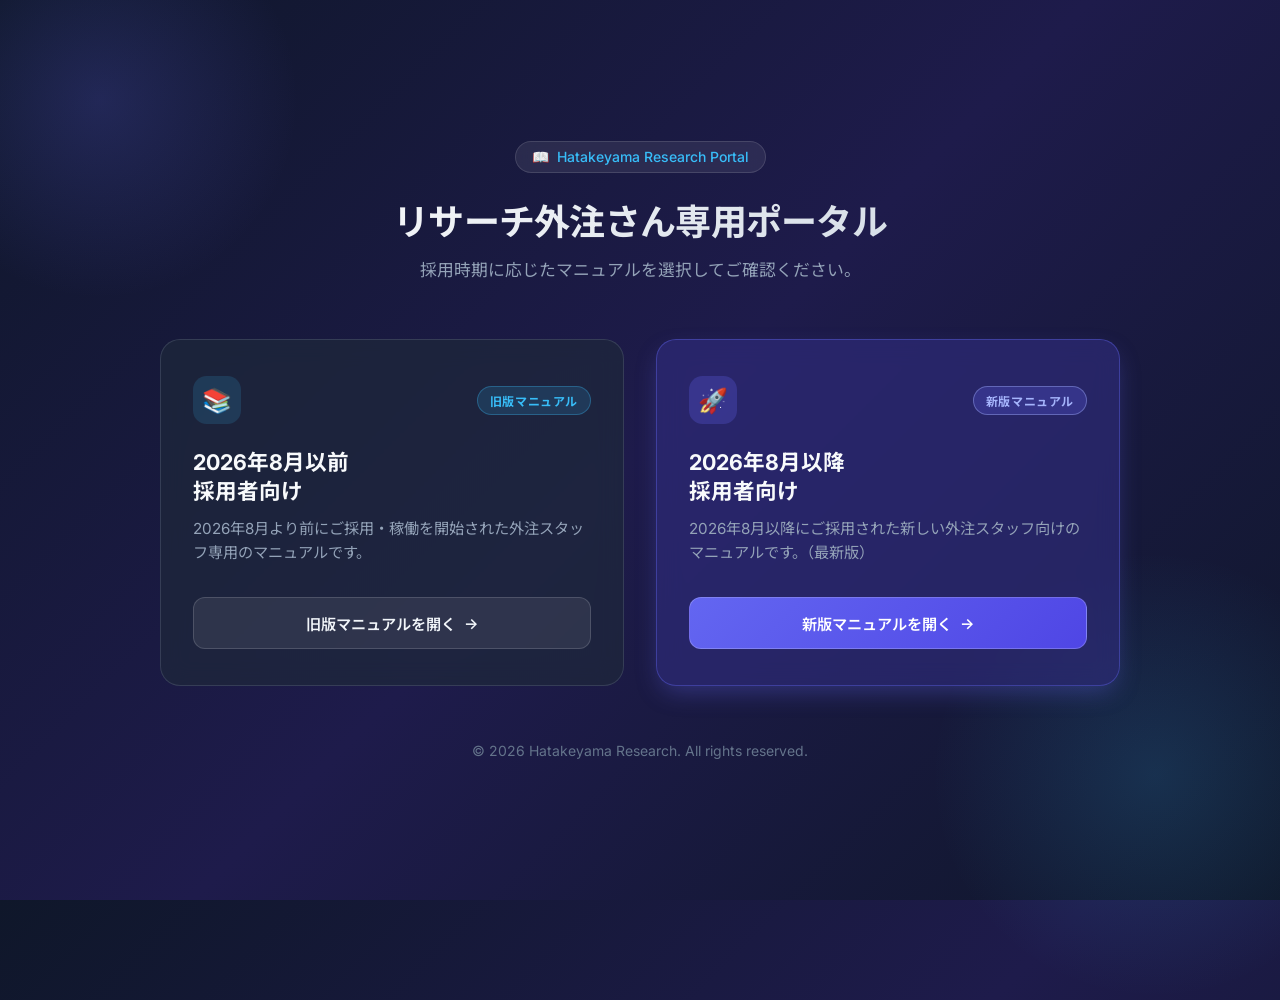
==== index.html @ f5f05a87 "Restructure manual site with portal page and v1/v2 directories" ====
<!DOCTYPE html>
<html lang="ja">
<head>
  <meta charset="UTF-8">
  <meta name="viewport" content="width=device-width, initial-scale=1.0">
  <title>リサーチ外注さん専用ポータル | Hatakeyama Manual</title>
  <meta name="description" content="リサーチ外注スタッフ専用の業務マニュアルポータルサイトです。ご採用時期に応じたマニュアルへ移動できます。">
  
  <!-- Google Fonts -->
  <link rel="preconnect" href="https://fonts.googleapis.com">
  <link rel="preconnect" href="https://fonts.gstatic.com" crossorigin>
  <link href="https://fonts.googleapis.com/css2?family=Inter:wght@400;500;600;700&family=Noto+Sans+JP:wght@400;500;700&display=swap" rel="stylesheet">

  <style>
    :root {
      --bg-gradient: linear-gradient(135deg, #0f172a 0%, #1e1b4b 50%, #0f172a 100%);
      --card-bg-v1: rgba(30, 41, 59, 0.7);
      --card-bg-v2: rgba(49, 46, 129, 0.6);
      --card-border-v1: rgba(148, 163, 184, 0.2);
      --card-border-v2: rgba(99, 102, 241, 0.4);
      --text-main: #f8fafc;
      --text-muted: #94a3b8;
      --accent-v1: #38bdf8;
      --accent-v2: #6366f1;
      --accent-v2-glow: rgba(99, 102, 241, 0.35);
      --badge-v1: rgba(56, 189, 248, 0.15);
      --badge-v2: rgba(99, 102, 241, 0.25);
    }

    * {
      box-sizing: border-box;
      margin: 0;
      padding: 0;
    }

    body {
      font-family: 'Inter', 'Noto Sans JP', -apple-system, BlinkMacSystemFont, sans-serif;
      background: var(--bg-gradient);
      color: var(--text-main);
      min-height: 100vh;
      display: flex;
      flex-direction: column;
      justify-content: center;
      align-items: center;
      padding: 2rem 1.5rem;
      overflow-x: hidden;
      position: relative;
    }

    /* Ambient Background Glows */
    body::before {
      content: '';
      position: absolute;
      width: 400px;
      height: 400px;
      background: radial-gradient(circle, rgba(99, 102, 241, 0.2) 0%, rgba(0,0,0,0) 70%);
      top: -100px;
      left: -100px;
      z-index: 0;
      pointer-events: none;
    }

    body::after {
      content: '';
      position: absolute;
      width: 450px;
      height: 450px;
      background: radial-gradient(circle, rgba(56, 189, 248, 0.15) 0%, rgba(0,0,0,0) 70%);
      bottom: -100px;
      right: -100px;
      z-index: 0;
      pointer-events: none;
    }

    .container {
      max-width: 960px;
      width: 100%;
      z-index: 1;
      text-align: center;
    }

    header {
      margin-bottom: 3.5rem;
    }

    .logo-badge {
      display: inline-flex;
      align-items: center;
      gap: 0.5rem;
      background: rgba(255, 255, 255, 0.08);
      border: 1px solid rgba(255, 255, 255, 0.12);
      padding: 0.4rem 1rem;
      border-radius: 9999px;
      font-size: 0.875rem;
      font-weight: 500;
      color: var(--accent-v1);
      margin-bottom: 1.25rem;
      backdrop-filter: blur(8px);
    }

    h1 {
      font-size: 2.25rem;
      font-weight: 700;
      letter-spacing: -0.02em;
      margin-bottom: 0.75rem;
      background: linear-gradient(135deg, #ffffff 0%, #cbd5e1 100%);
      -webkit-background-clip: text;
      -webkit-text-fill-color: transparent;
    }

    .subtitle {
      font-size: 1.05rem;
      color: var(--text-muted);
      line-height: 1.6;
    }

    .grid {
      display: grid;
      grid-template-columns: repeat(auto-fit, minmax(320px, 1fr));
      gap: 2rem;
      margin-bottom: 3.5rem;
    }

    .card {
      position: relative;
      border-radius: 1.25rem;
      padding: 2.25rem 2rem;
      text-align: left;
      text-decoration: none;
      color: inherit;
      display: flex;
      flex-direction: column;
      justify-content: space-between;
      transition: all 0.3s cubic-bezier(0.4, 0, 0.2, 1);
      backdrop-filter: blur(12px);
      overflow: hidden;
    }

    .card-v1 {
      background: var(--card-bg-v1);
      border: 1px solid var(--card-border-v1);
    }

    .card-v1:hover {
      transform: translateY(-6px);
      border-color: var(--accent-v1);
      box-shadow: 0 20px 30px -10px rgba(56, 189, 248, 0.2);
    }

    .card-v2 {
      background: var(--card-bg-v2);
      border: 1px solid var(--card-border-v2);
      box-shadow: 0 10px 25px -5px var(--accent-v2-glow);
    }

    .card-v2:hover {
      transform: translateY(-6px);
      border-color: #818cf8;
      box-shadow: 0 25px 35px -10px rgba(99, 102, 241, 0.4);
    }

    .card-header {
      display: flex;
      justify-content: space-between;
      align-items: center;
      margin-bottom: 1.5rem;
    }

    .icon-box {
      width: 3rem;
      height: 3rem;
      border-radius: 0.85rem;
      display: flex;
      align-items: center;
      justify-content: center;
      font-size: 1.5rem;
    }

    .icon-v1 {
      background: rgba(56, 189, 248, 0.15);
      color: var(--accent-v1);
    }

    .icon-v2 {
      background: rgba(99, 102, 241, 0.25);
      color: #818cf8;
    }

    .tag {
      font-size: 0.75rem;
      font-weight: 700;
      padding: 0.3rem 0.75rem;
      border-radius: 9999px;
      text-transform: uppercase;
      letter-spacing: 0.05em;
    }

    .tag-v1 {
      background: var(--badge-v1);
      color: var(--accent-v1);
      border: 1px solid rgba(56, 189, 248, 0.3);
    }

    .tag-v2 {
      background: var(--badge-v2);
      color: #a5b4fc;
      border: 1px solid rgba(165, 180, 252, 0.4);
    }

    .card-title {
      font-size: 1.35rem;
      font-weight: 700;
      margin-bottom: 0.75rem;
      line-height: 1.3;
    }

    .card-desc {
      font-size: 0.95rem;
      color: var(--text-muted);
      line-height: 1.6;
      margin-bottom: 2rem;
      flex-grow: 1;
    }

    .btn {
      display: inline-flex;
      align-items: center;
      justify-content: center;
      gap: 0.5rem;
      width: 100%;
      padding: 0.875rem 1.25rem;
      border-radius: 0.75rem;
      font-size: 0.95rem;
      font-weight: 600;
      transition: all 0.2s ease;
    }

    .btn-v1 {
      background: rgba(255, 255, 255, 0.08);
      color: #f1f5f9;
      border: 1px solid rgba(255, 255, 255, 0.15);
    }

    .card-v1:hover .btn-v1 {
      background: var(--accent-v1);
      color: #0f172a;
      border-color: var(--accent-v1);
    }

    .btn-v2 {
      background: linear-gradient(135deg, #6366f1 0%, #4f46e5 100%);
      color: #ffffff;
      border: 1px solid rgba(255, 255, 255, 0.2);
    }

    .card-v2:hover .btn-v2 {
      background: linear-gradient(135deg, #4f46e5 0%, #4338ca 100%);
      box-shadow: 0 4px 15px rgba(99, 102, 241, 0.4);
    }

    footer {
      font-size: 0.875rem;
      color: #64748b;
    }

    @media (max-width: 640px) {
      h1 {
        font-size: 1.75rem;
      }
      .grid {
        grid-template-columns: 1fr;
      }
    }
  </style>
</head>
<body>

  <div class="container">
    <header>
      <div class="logo-badge">
        <span>📖</span> Hatakeyama Research Portal
      </div>
      <h1>リサーチ外注さん専用ポータル</h1>
      <p class="subtitle">採用時期に応じたマニュアルを選択してご確認ください。</p>
    </header>

    <div class="grid">
      <!-- v1 Card -->
      <a href="./manual-v1/" class="card card-v1" id="link-manual-v1">
        <div>
          <div class="card-header">
            <div class="icon-box icon-v1">📚</div>
            <span class="tag tag-v1">旧版マニュアル</span>
          </div>
          <h2 class="card-title">2026年8月以前<br>採用者向け</h2>
          <p class="card-desc">
            2026年8月より前にご採用・稼働を開始された外注スタッフ専用のマニュアルです。
          </p>
        </div>
        <div class="btn btn-v1">
          <span>旧版マニュアルを開く</span>
          <span>→</span>
        </div>
      </a>

      <!-- v2 Card -->
      <a href="./manual-v2/" class="card card-v2" id="link-manual-v2">
        <div>
          <div class="card-header">
            <div class="icon-box icon-v2">🚀</div>
            <span class="tag tag-v2">新版マニュアル</span>
          </div>
          <h2 class="card-title">2026年8月以降<br>採用者向け</h2>
          <p class="card-desc">
            2026年8月以降にご採用された新しい外注スタッフ向けのマニュアルです。（最新版）
          </p>
        </div>
        <div class="btn btn-v2">
          <span>新版マニュアルを開く</span>
          <span>→</span>
        </div>
      </a>
    </div>

    <footer>
      <p>&copy; 2026 Hatakeyama Research. All rights reserved.</p>
    </footer>
  </div>

</body>
</html>
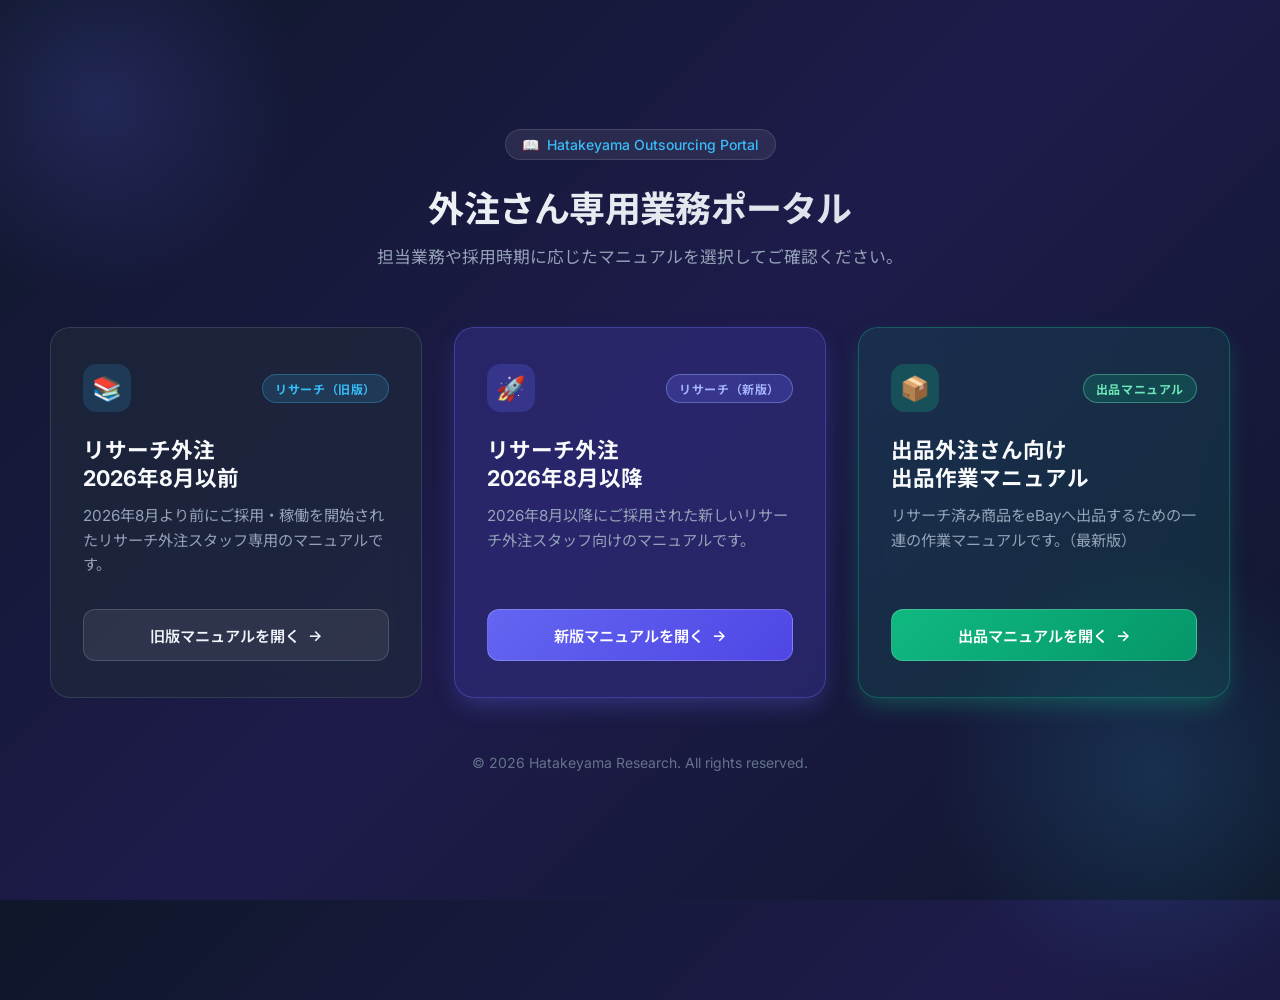
==== commit 734fc339: "syuppin" ====
--- a/index.html
+++ b/index.html
@@ -25,6 +25,11 @@
       --accent-v2-glow: rgba(99, 102, 241, 0.35);
       --badge-v1: rgba(56, 189, 248, 0.15);
       --badge-v2: rgba(99, 102, 241, 0.25);
+      --card-bg-listing: rgba(16, 185, 129, 0.12);
+      --card-border-listing: rgba(16, 185, 129, 0.35);
+      --accent-listing: #10b981;
+      --accent-listing-glow: rgba(16, 185, 129, 0.35);
+      --badge-listing: rgba(16, 185, 129, 0.2);
     }
 
     * {
@@ -73,7 +78,7 @@
     }
 
     .container {
-      max-width: 960px;
+      max-width: 1180px;
       width: 100%;
       z-index: 1;
       text-align: center;
@@ -134,6 +139,7 @@
       transition: all 0.3s cubic-bezier(0.4, 0, 0.2, 1);
       backdrop-filter: blur(12px);
       overflow: hidden;
+      cursor: pointer;
     }
 
     .card-v1 {
@@ -157,6 +163,18 @@
       transform: translateY(-6px);
       border-color: #818cf8;
       box-shadow: 0 25px 35px -10px rgba(99, 102, 241, 0.4);
+    }
+
+    .card-listing {
+      background: var(--card-bg-listing);
+      border: 1px solid var(--card-border-listing);
+      box-shadow: 0 10px 25px -5px var(--accent-listing-glow);
+    }
+
+    .card-listing:hover {
+      transform: translateY(-6px);
+      border-color: #34d399;
+      box-shadow: 0 25px 35px -10px rgba(16, 185, 129, 0.4);
     }
 
     .card-header {
@@ -184,6 +202,11 @@
     .icon-v2 {
       background: rgba(99, 102, 241, 0.25);
       color: #818cf8;
+    }
+
+    .icon-listing {
+      background: rgba(16, 185, 129, 0.25);
+      color: #34d399;
     }
 
     .tag {
@@ -205,6 +228,12 @@
       background: var(--badge-v2);
       color: #a5b4fc;
       border: 1px solid rgba(165, 180, 252, 0.4);
+    }
+
+    .tag-listing {
+      background: var(--badge-listing);
+      color: #6ee7b7;
+      border: 1px solid rgba(110, 231, 183, 0.4);
     }
 
     .card-title {
@@ -258,6 +287,17 @@
       box-shadow: 0 4px 15px rgba(99, 102, 241, 0.4);
     }
 
+    .btn-listing {
+      background: linear-gradient(135deg, #10b981 0%, #059669 100%);
+      color: #ffffff;
+      border: 1px solid rgba(255, 255, 255, 0.2);
+    }
+
+    .card-listing:hover .btn-listing {
+      background: linear-gradient(135deg, #059669 0%, #047857 100%);
+      box-shadow: 0 4px 15px rgba(16, 185, 129, 0.4);
+    }
+
     footer {
       font-size: 0.875rem;
       color: #64748b;
@@ -278,23 +318,23 @@
   <div class="container">
     <header>
       <div class="logo-badge">
-        <span>📖</span> Hatakeyama Research Portal
+        <span>📖</span> Hatakeyama Outsourcing Portal
       </div>
-      <h1>リサーチ外注さん専用ポータル</h1>
-      <p class="subtitle">採用時期に応じたマニュアルを選択してご確認ください。</p>
+      <h1>外注さん専用業務ポータル</h1>
+      <p class="subtitle">担当業務や採用時期に応じたマニュアルを選択してご確認ください。</p>
     </header>
 
     <div class="grid">
       <!-- v1 Card -->
-      <a href="./manual-v1/" class="card card-v1" id="link-manual-v1">
+      <a href="/manual-v1/" onclick="window.location.href='/manual-v1/'; return true;" class="card card-v1" id="link-manual-v1">
         <div>
           <div class="card-header">
             <div class="icon-box icon-v1">📚</div>
-            <span class="tag tag-v1">旧版マニュアル</span>
+            <span class="tag tag-v1">リサーチ（旧版）</span>
           </div>
-          <h2 class="card-title">2026年8月以前<br>採用者向け</h2>
+          <h2 class="card-title">リサーチ外注<br>2026年8月以前</h2>
           <p class="card-desc">
-            2026年8月より前にご採用・稼働を開始された外注スタッフ専用のマニュアルです。
+            2026年8月より前にご採用・稼働を開始されたリサーチ外注スタッフ専用のマニュアルです。
           </p>
         </div>
         <div class="btn btn-v1">
@@ -304,19 +344,37 @@
       </a>
 
       <!-- v2 Card -->
-      <a href="./manual-v2/" class="card card-v2" id="link-manual-v2">
+      <a href="/manual-v2/" onclick="window.location.href='/manual-v2/'; return true;" class="card card-v2" id="link-manual-v2">
         <div>
           <div class="card-header">
             <div class="icon-box icon-v2">🚀</div>
-            <span class="tag tag-v2">新版マニュアル</span>
+            <span class="tag tag-v2">リサーチ（新版）</span>
           </div>
-          <h2 class="card-title">2026年8月以降<br>採用者向け</h2>
+          <h2 class="card-title">リサーチ外注<br>2026年8月以降</h2>
           <p class="card-desc">
-            2026年8月以降にご採用された新しい外注スタッフ向けのマニュアルです。（最新版）
+            2026年8月以降にご採用された新しいリサーチ外注スタッフ向けのマニュアルです。
           </p>
         </div>
         <div class="btn btn-v2">
           <span>新版マニュアルを開く</span>
+          <span>→</span>
+        </div>
+      </a>
+
+      <!-- Listing Card -->
+      <a href="/manual-listing/" onclick="window.location.href='/manual-listing/'; return true;" class="card card-listing" id="link-manual-listing">
+        <div>
+          <div class="card-header">
+            <div class="icon-box icon-listing">📦</div>
+            <span class="tag tag-listing">出品マニュアル</span>
+          </div>
+          <h2 class="card-title">出品外注さん向け<br>出品作業マニュアル</h2>
+          <p class="card-desc">
+            リサーチ済み商品をeBayへ出品するための一連の作業マニュアルです。（最新版）
+          </p>
+        </div>
+        <div class="btn btn-listing">
+          <span>出品マニュアルを開く</span>
           <span>→</span>
         </div>
       </a>
